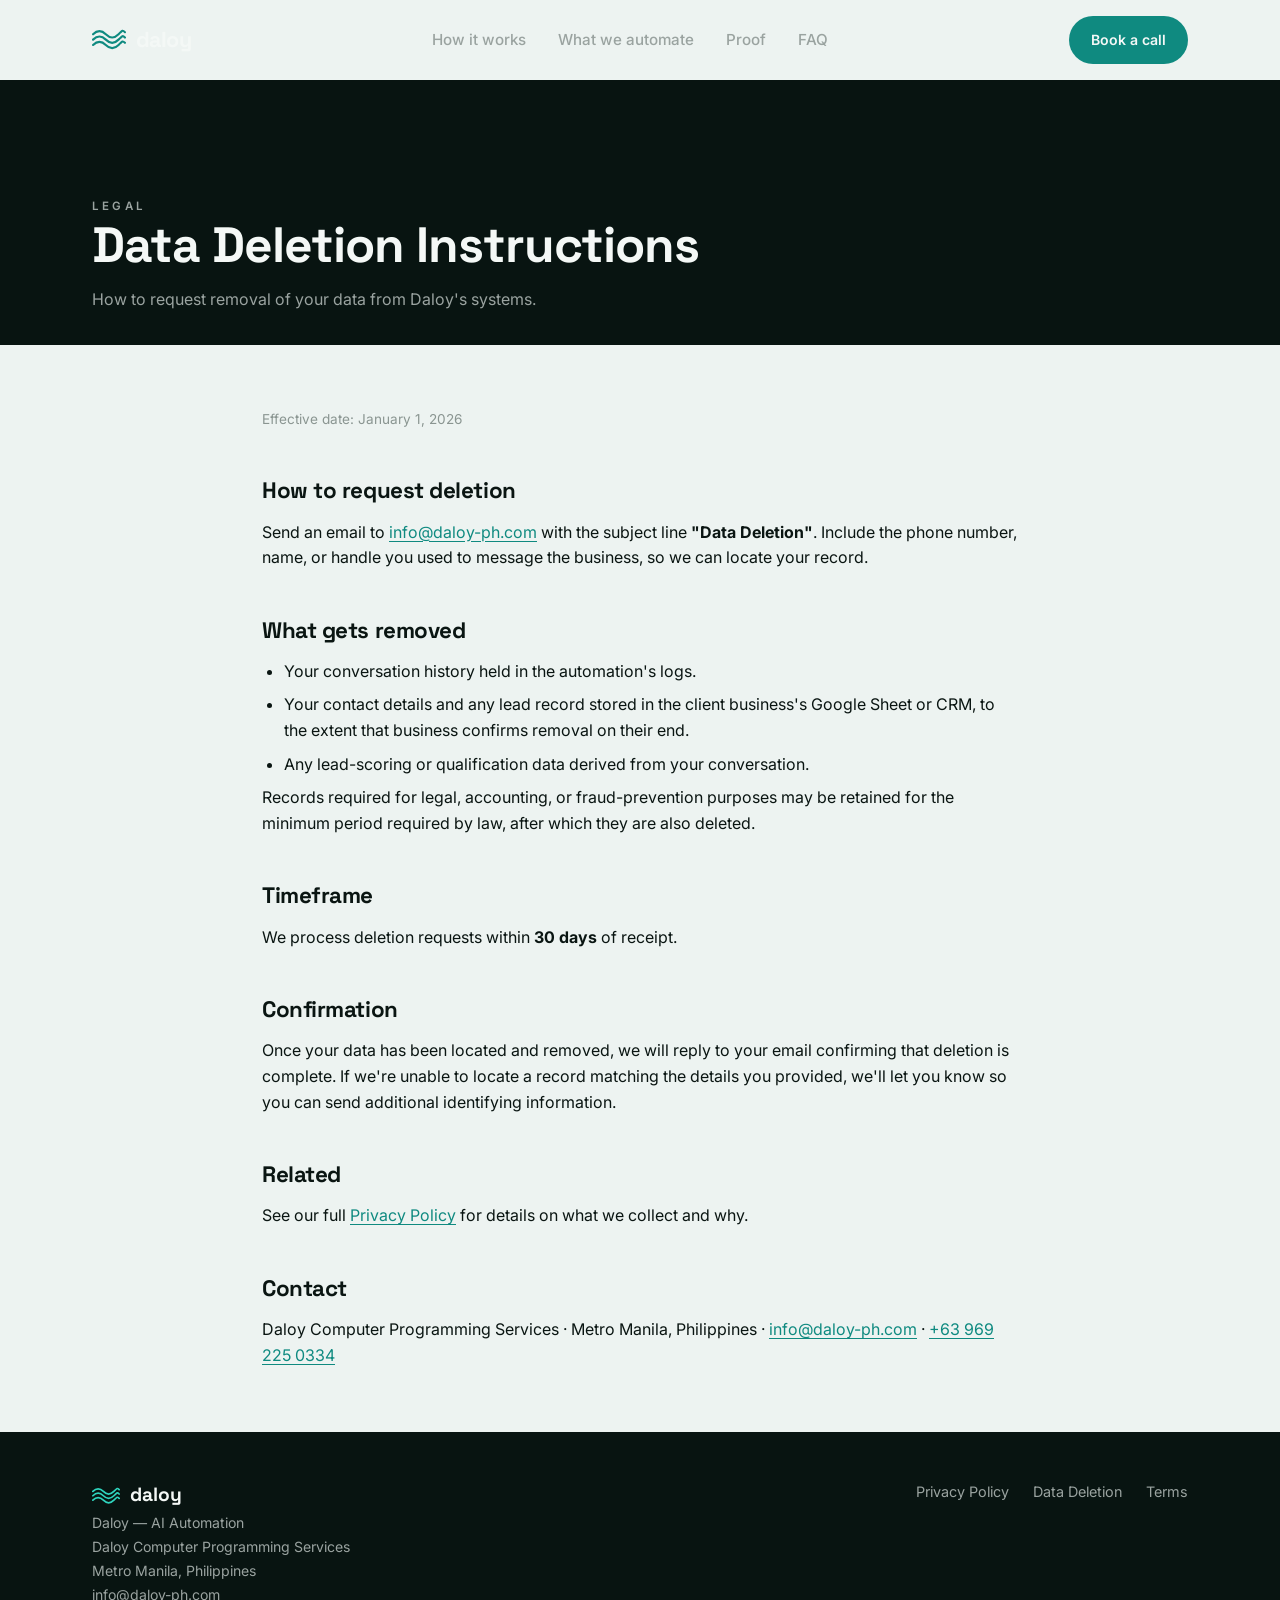
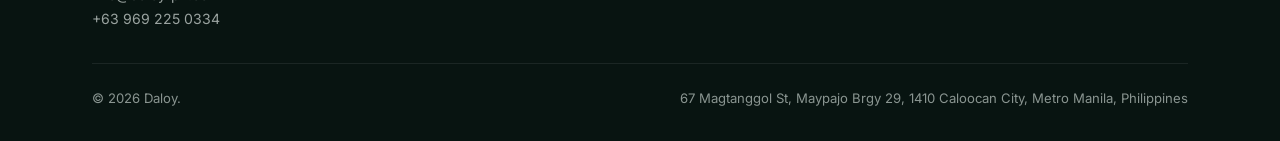
==== daloy-data-deletion.html @ 337f9071 "Publish Daloy marketing site at apex; preserve imbentaryo + existing legal pages Replace throwaway r" ====
<!DOCTYPE html>
<html lang="en">
<head>
<meta charset="UTF-8">
<meta name="viewport" content="width=device-width, initial-scale=1">
<title>Data Deletion Instructions — Daloy</title>
<meta name="description" content="How to request deletion of your data collected by Daloy's Messenger, Instagram, and Viber automations.">
<link rel="canonical" href="https://daloy-ph.com/daloy-data-deletion.html">

<!-- META DOMAIN VERIFICATION: paste <meta name="facebook-domain-verification" content="REPLACE_ME"> here -->
<meta name="facebook-domain-verification" content="6bi8495b9tn5n3wtzix0ef4y4f5pwb" />

<link rel="icon" href="assets/favicon.svg" type="image/svg+xml">
<link rel="preconnect" href="https://fonts.googleapis.com">
<link rel="preconnect" href="https://fonts.gstatic.com" crossorigin>
<link href="https://fonts.googleapis.com/css2?family=Space+Grotesk:wght@500;700&family=Inter:wght@400;500;600&display=swap" rel="stylesheet">
<link rel="stylesheet" href="daloy.css">
</head>
<body>
<a class="skip-link" href="#main">Skip to content</a>

<header class="site-header is-scrolled">
  <div class="container nav-inner">
    <a class="brand" href="index.html" aria-label="Daloy home">
      <svg class="daloy-mark" viewBox="0 0 64 40" xmlns="http://www.w3.org/2000/svg" aria-hidden="true">
        <path d="M2 10 C 10 2, 18 2, 26 10 S 42 18, 50 10 S 58 2, 62 6" fill="none" stroke="#0F8A80" stroke-width="4" stroke-linecap="round"/>
        <path d="M2 20 C 10 12, 18 12, 26 20 S 42 28, 50 20 S 58 12, 62 16" fill="none" stroke="#0F8A80" stroke-width="4" stroke-linecap="round"/>
        <path d="M2 30 C 10 22, 18 22, 26 30 S 42 38, 50 30 S 58 22, 62 26" fill="none" stroke="#0F8A80" stroke-width="4" stroke-linecap="round"/>
      </svg>
      <span class="wordmark">daloy</span>
    </a>
    <nav class="nav-links" aria-label="Primary">
      <a href="index.html#how-it-works">How it works</a>
      <a href="index.html#what-we-automate">What we automate</a>
      <a href="index.html#proof">Proof</a>
      <a href="index.html#faq">FAQ</a>
    </nav>
    <div class="nav-actions">
      <a class="btn btn-ghost-nav" href="index.html#final-cta">Book a call</a>
    </div>
  </div>
</header>

<section class="legal-hero on-dark">
  <div class="container">
    <span class="eyebrow">Legal</span>
    <h1 class="h2">Data Deletion Instructions</h1>
    <p>How to request removal of your data from Daloy's systems.</p>
  </div>
</section>

<main id="main" class="legal-body">
  <div class="container">
    <span class="legal-updated">Effective date: January 1, 2026</span>

    <h2>How to request deletion</h2>
    <p>Send an email to <a href="mailto:info@daloy-ph.com?subject=Data%20Deletion">info@daloy-ph.com</a> with the subject line <strong>"Data Deletion"</strong>. Include the phone number, name, or handle you used to message the business, so we can locate your record.</p>

    <h2>What gets removed</h2>
    <ul>
      <li>Your conversation history held in the automation's logs.</li>
      <li>Your contact details and any lead record stored in the client business's Google Sheet or CRM, to the extent that business confirms removal on their end.</li>
      <li>Any lead-scoring or qualification data derived from your conversation.</li>
    </ul>
    <p>Records required for legal, accounting, or fraud-prevention purposes may be retained for the minimum period required by law, after which they are also deleted.</p>

    <h2>Timeframe</h2>
    <p>We process deletion requests within <strong>30 days</strong> of receipt.</p>

    <h2>Confirmation</h2>
    <p>Once your data has been located and removed, we will reply to your email confirming that deletion is complete. If we're unable to locate a record matching the details you provided, we'll let you know so you can send additional identifying information.</p>

    <h2>Related</h2>
    <p>See our full <a href="privacy.html">Privacy Policy</a> for details on what we collect and why.</p>

    <h2>Contact</h2>
    <p>Daloy Computer Programming Services · Metro Manila, Philippines · <a href="mailto:info@daloy-ph.com">info@daloy-ph.com</a> · <a href="tel:+639692250334">+63 969 225 0334</a></p>
  </div>
</main>

<footer class="site-footer">
  <div class="container">
    <div class="footer-top">
      <div>
        <div class="footer-brand">
          <svg class="daloy-mark" viewBox="0 0 64 40" xmlns="http://www.w3.org/2000/svg" aria-hidden="true" style="width:28px;">
            <path d="M2 10 C 10 2, 18 2, 26 10 S 42 18, 50 10 S 58 2, 62 6" fill="none" stroke="#2FD4BE" stroke-width="4" stroke-linecap="round"/>
            <path d="M2 20 C 10 12, 18 12, 26 20 S 42 28, 50 20 S 58 12, 62 16" fill="none" stroke="#2FD4BE" stroke-width="4" stroke-linecap="round"/>
            <path d="M2 30 C 10 22, 18 22, 26 30 S 42 38, 50 30 S 58 22, 62 26" fill="none" stroke="#2FD4BE" stroke-width="4" stroke-linecap="round"/>
          </svg>
          <span>daloy</span>
        </div>
        <p class="footer-meta">
          Daloy — AI Automation<br>
          Daloy Computer Programming Services<br>
          Metro Manila, Philippines<br>
          <a href="mailto:info@daloy-ph.com">info@daloy-ph.com</a><br>
          <a href="tel:+639692250334">+63 969 225 0334</a>
        </p>
      </div>
      <nav class="footer-links" aria-label="Legal">
        <a href="privacy.html">Privacy Policy</a>
        <a href="daloy-data-deletion.html">Data Deletion</a>
        <a href="terms.html">Terms</a>
      </nav>
    </div>
    <div class="footer-bottom">
      <span>© <span data-year>2026</span> Daloy.</span>
      <span>67 Magtanggol St, Maypajo Brgy 29, 1410 Caloocan City, Metro Manila, Philippines</span>
    </div>
  </div>
</footer>

<script src="main.js" defer></script>
</body>
</html>
---- daloy.css ----
/* ==========================================================================
   Daloy — brand stylesheet
   Hand-rolled CSS, custom properties, no build step.
   ========================================================================== */

:root{
  --bg-light:#EDF3F1;
  --ink:#0A1512;
  --bg-dark:#081411;
  --dark-2:#0E1E1A;
  --teal:#0F8A80;
  --teal-bright:#2FD4BE;
  --muted:#8A9591;
  --muted-light:#9AA3A0;
  --white:#F4F8F6;

  --font-display:'Space Grotesk', system-ui, sans-serif;
  --font-body:'Inter', system-ui, sans-serif;

  --container:1160px;
  --radius-sm:8px;
  --radius-md:14px;
  --radius-lg:24px;
  --radius-pill:999px;

  --space-1:.5rem;
  --space-2:1rem;
  --space-3:1.5rem;
  --space-4:2rem;
  --space-5:3rem;
  --space-6:4.5rem;
  --space-7:7rem;

  --ease-out:cubic-bezier(.16,1,.3,1);
  --dur-fast:180ms;
  --dur-med:320ms;
  --dur-slow:600ms;

  --shadow-card:0 1px 2px rgba(10,21,18,.04), 0 8px 24px rgba(10,21,18,.06);
  --shadow-dark-card:0 1px 0 rgba(255,255,255,.04) inset, 0 12px 32px rgba(0,0,0,.35);

  --focus-ring: 0 0 0 3px rgba(47,212,190,.55);
}

/* ---------- Reset ---------- */
*, *::before, *::after{ box-sizing:border-box; }
html{ scroll-behavior:smooth; }
@media (prefers-reduced-motion: reduce){
  html{ scroll-behavior:auto; }
  *, *::before, *::after{
    animation-duration:.001ms !important;
    animation-iteration-count:1 !important;
    transition-duration:.001ms !important;
    scroll-behavior:auto !important;
  }
}
body{
  margin:0;
  background:var(--bg-light);
  color:var(--ink);
  font-family:var(--font-body);
  font-size:16px;
  line-height:1.6;
  -webkit-font-smoothing:antialiased;
  text-rendering:optimizeLegibility;
}
img, svg{ display:block; max-width:100%; }
a{ color:inherit; text-decoration:none; }
ul{ list-style:none; margin:0; padding:0; }
button{ font:inherit; color:inherit; background:none; border:none; cursor:pointer; }
input, textarea{ font:inherit; }
h1,h2,h3,h4,p{ margin:0; }

:focus-visible{
  outline:none;
  box-shadow:var(--focus-ring);
  border-radius:6px;
}

.container{
  max-width:var(--container);
  margin-inline:auto;
  padding-inline:var(--space-3);
}

@media (min-width:768px){
  .container{ padding-inline:var(--space-4); }
}

.visually-hidden{
  position:absolute;
  width:1px; height:1px;
  padding:0; margin:-1px;
  overflow:hidden;
  clip:rect(0,0,0,0);
  white-space:nowrap;
  border:0;
}

.skip-link{
  position:absolute;
  top:-100px;
  left:1rem;
  background:var(--teal-bright);
  color:var(--ink);
  padding:.75rem 1.25rem;
  border-radius:var(--radius-sm);
  z-index:1000;
  font-weight:600;
  transition:top var(--dur-fast) var(--ease-out);
}
.skip-link:focus{ top:1rem; }

/* ---------- Typography ---------- */
.eyebrow{
  font-family:var(--font-body);
  font-size:.72rem;
  font-weight:600;
  letter-spacing:.28em;
  text-transform:uppercase;
  color:var(--muted);
}
h1, h2, h3, .h1, .h2, .h3{
  font-family:var(--font-display);
  font-weight:700;
  letter-spacing:-.02em;
  line-height:1.08;
  color:var(--ink);
}
.on-dark h1, .on-dark h2, .on-dark h3, .on-dark p, .on-dark .eyebrow{ color:var(--white); }
.on-dark .eyebrow{ color:var(--muted-light); }

h1, .h1{ font-size:clamp(2.6rem, 6vw, 5.2rem); }
h2, .h2{ font-size:clamp(2rem, 4.2vw, 3.1rem); }
h3, .h3{ font-size:clamp(1.25rem, 2.4vw, 1.6rem); }

.lede{ font-size:clamp(1.05rem, 2vw, 1.25rem); color:var(--muted); }
.on-dark .lede{ color:var(--muted-light); }

.section-tag{
  display:inline-flex;
  align-items:center;
  gap:.5rem;
  margin-bottom:var(--space-2);
}

/* ---------- Buttons ---------- */
.btn{
  display:inline-flex;
  align-items:center;
  justify-content:center;
  gap:.5rem;
  padding:.9rem 1.6rem;
  border-radius:var(--radius-pill);
  font-weight:600;
  font-size:.95rem;
  min-height:48px;
  transition:transform var(--dur-fast) var(--ease-out), box-shadow var(--dur-fast) var(--ease-out), background var(--dur-fast) var(--ease-out);
  touch-action:manipulation;
  cursor:pointer;
  border:1px solid transparent;
}
.btn:hover{ transform:translateY(-2px); }
.btn:active{ transform:translateY(0); }

.btn-primary{
  background:var(--teal);
  color:var(--white);
  box-shadow:0 8px 24px rgba(15,138,128,.35);
}
.btn-primary:hover{ background:#0d786f; box-shadow:0 12px 28px rgba(15,138,128,.42); }

.on-dark .btn-primary{
  background:var(--teal-bright);
  color:var(--bg-dark);
  box-shadow:0 8px 24px rgba(47,212,190,.28);
}
.on-dark .btn-primary:hover{ background:#4fe0cc; }

.btn-secondary{
  background:transparent;
  color:var(--ink);
  border-color:rgba(10,21,18,.18);
}
.btn-secondary:hover{ border-color:var(--teal); color:var(--teal); }

.on-dark .btn-secondary{
  color:var(--white);
  border-color:rgba(244,248,246,.22);
}
.on-dark .btn-secondary:hover{ border-color:var(--teal-bright); color:var(--teal-bright); }

.btn-ghost-nav{
  background:var(--teal);
  color:var(--white);
  padding:.65rem 1.3rem;
  font-size:.88rem;
}
.btn-ghost-nav:hover{ background:#0d786f; transform:translateY(-1px); }

/* ---------- Status Pill ---------- */
.pill{
  display:inline-flex;
  align-items:center;
  gap:.6rem;
  padding:.5rem 1rem .5rem .8rem;
  border:1px solid rgba(47,212,190,.45);
  border-radius:var(--radius-pill);
  font-size:.72rem;
  font-weight:600;
  letter-spacing:.22em;
  text-transform:uppercase;
  color:var(--teal-bright);
  background:rgba(47,212,190,.06);
}
.pill-dot{
  width:8px; height:8px;
  border-radius:50%;
  background:var(--teal-bright);
  box-shadow:0 0 0 0 rgba(47,212,190,.6);
  animation:pulse-dot 2.2s ease-out infinite;
}
@keyframes pulse-dot{
  0%{ box-shadow:0 0 0 0 rgba(47,212,190,.55); }
  70%{ box-shadow:0 0 0 8px rgba(47,212,190,0); }
  100%{ box-shadow:0 0 0 0 rgba(47,212,190,0); }
}

/* ---------- Header / Nav ---------- */
.site-header{
  position:sticky;
  top:0;
  z-index:200;
  padding-block:var(--space-2);
  background:transparent;
  transition:background var(--dur-med) var(--ease-out), backdrop-filter var(--dur-med) var(--ease-out), box-shadow var(--dur-med) var(--ease-out), padding var(--dur-med) var(--ease-out);
}
.site-header.is-scrolled{
  background:rgba(237,243,241,.85);
  backdrop-filter:blur(14px) saturate(140%);
  -webkit-backdrop-filter:blur(14px) saturate(140%);
  box-shadow:0 1px 0 rgba(10,21,18,.06);
}
.site-header.is-scrolled .brand-mark path,
.site-header.is-scrolled .wordmark{ }

.nav-inner{
  display:flex;
  align-items:center;
  justify-content:space-between;
  gap:var(--space-3);
}

.brand{
  display:flex;
  align-items:center;
  gap:.6rem;
  font-family:var(--font-display);
  font-weight:700;
  font-size:1.35rem;
  letter-spacing:-.02em;
  color:var(--white);
  transition:color var(--dur-med) var(--ease-out);
}
.site-header.is-scrolled .brand{ color:var(--ink); }
.brand .daloy-mark{ width:34px; height:auto; }

/* Wave logo mark animation: gentle undulate on load, then slow idle loop */
.daloy-mark .wave{
  stroke-dasharray:120;
  stroke-dashoffset:120;
  animation:wave-draw 1.1s var(--ease-out) forwards, wave-idle 4.5s ease-in-out 1.2s infinite;
}
.daloy-mark .wave-1{ animation-delay:0s, 1.1s; }
.daloy-mark .wave-2{ animation-delay:.12s, 1.22s; }
.daloy-mark .wave-3{ animation-delay:.24s, 1.34s; }
@keyframes wave-draw{
  to{ stroke-dashoffset:0; }
}
@keyframes wave-idle{
  0%, 100%{ transform:translateY(0); }
  50%{ transform:translateY(-2px); }
}
@media (prefers-reduced-motion: reduce){
  .daloy-mark .wave{ animation:none; stroke-dashoffset:0; }
}

.wordmark{ line-height:1; }

.nav-links{
  display:none;
  align-items:center;
  gap:var(--space-4);
}
.nav-links a{
  font-size:.95rem;
  font-weight:500;
  color:var(--muted-light);
  transition:color var(--dur-fast) var(--ease-out);
}
.site-header.is-scrolled .nav-links a{ color:var(--muted); }
.nav-links a:hover{ color:var(--teal-bright); }
.site-header.is-scrolled .nav-links a:hover{ color:var(--teal); }

.nav-actions{ display:flex; align-items:center; gap:var(--space-2); }

@media (min-width:960px){
  .nav-links{ display:flex; }
}

.hamburger{
  display:flex;
  flex-direction:column;
  justify-content:center;
  gap:5px;
  width:44px;
  height:44px;
  align-items:center;
}
.hamburger span{
  width:22px;
  height:2px;
  background:var(--white);
  border-radius:2px;
  transition:transform var(--dur-fast) var(--ease-out), opacity var(--dur-fast) var(--ease-out), background var(--dur-med) var(--ease-out);
}
.site-header.is-scrolled .hamburger span{ background:var(--ink); }
.hamburger[aria-expanded="true"] span:nth-child(1){ transform:translateY(7px) rotate(45deg); }
.hamburger[aria-expanded="true"] span:nth-child(2){ opacity:0; }
.hamburger[aria-expanded="true"] span:nth-child(3){ transform:translateY(-7px) rotate(-45deg); }

@media (min-width:960px){
  .hamburger{ display:none; }
}

.mobile-nav{
  position:fixed;
  inset:0;
  background:var(--bg-dark);
  z-index:300;
  display:flex;
  flex-direction:column;
  align-items:center;
  justify-content:center;
  gap:var(--space-4);
  opacity:0;
  pointer-events:none;
  transform:translateY(-8px);
  transition:opacity var(--dur-med) var(--ease-out), transform var(--dur-med) var(--ease-out);
}
.mobile-nav.is-open{
  opacity:1;
  pointer-events:auto;
  transform:translateY(0);
}
.mobile-nav a{
  font-family:var(--font-display);
  font-size:1.8rem;
  font-weight:600;
  color:var(--white);
}
.mobile-nav a:hover{ color:var(--teal-bright); }
.mobile-nav .btn{ margin-top:var(--space-2); }
.mobile-nav-close{
  position:absolute;
  top:var(--space-3);
  right:var(--space-3);
  width:44px; height:44px;
  display:flex; align-items:center; justify-content:center;
  color:var(--white);
}

/* ---------- Hero ---------- */
.hero{
  background:var(--bg-dark);
  color:var(--white);
  padding-top:calc(var(--space-6) + 64px);
  padding-bottom:var(--space-7);
  position:relative;
  overflow:hidden;
}
.hero::before{
  content:"";
  position:absolute;
  inset:0;
  background:
    radial-gradient(60% 50% at 20% 0%, rgba(47,212,190,.08), transparent 60%),
    radial-gradient(50% 40% at 90% 10%, rgba(15,138,128,.10), transparent 60%);
  pointer-events:none;
}
.hero-inner{ position:relative; max-width:840px; }
.hero .pill{ margin-bottom:var(--space-3); }
.hero h1{ margin-bottom:var(--space-3); }
.hero-sub{ display:flex; flex-direction:column; gap:.35rem; margin-bottom:var(--space-4); }
.hero-sub-1{
  font-family:var(--font-display);
  font-weight:500;
  font-size:clamp(1.05rem, 2vw, 1.3rem);
  color:var(--teal-bright);
}
.hero-sub-2{
  font-size:clamp(1rem, 1.6vw, 1.15rem);
  color:var(--muted-light);
  max-width:52ch;
}
.hero-rotator{ min-height:1.4em; }
.hero-rotator .cursor{
  display:inline-block;
  width:2px;
  margin-left:2px;
  background:var(--teal-bright);
  animation:blink 1s step-end infinite;
}
@keyframes blink{ 50%{ opacity:0; } }

.hero-cta{ display:flex; flex-wrap:wrap; gap:var(--space-2); }

/* ---------- Sections generic ---------- */
section{ padding-block:var(--space-6); }
.section-light{ background:var(--bg-light); }
.section-dark{ background:var(--bg-dark); color:var(--white); }
.section-raised{ background:var(--dark-2); }

.section-head{ max-width:640px; margin-bottom:var(--space-5); }
.section-head.center{ margin-inline:auto; text-align:center; }

.rule{
  width:56px;
  height:3px;
  background:var(--teal);
  border-radius:2px;
  margin-bottom:var(--space-2);
}
.on-dark .rule{ background:var(--teal-bright); }

/* ---------- Reveal animation ---------- */
.reveal{
  opacity:0;
  transform:translateY(24px);
  transition:opacity var(--dur-slow) var(--ease-out), transform var(--dur-slow) var(--ease-out);
}
.reveal.is-visible{
  opacity:1;
  transform:translateY(0);
}
.reveal-stagger > *{ transition-delay:calc(var(--i, 0) * 70ms); }

/* ---------- Problem strip ---------- */
.problem-strip p{
  font-family:var(--font-display);
  font-size:clamp(1.4rem, 3.2vw, 2.1rem);
  font-weight:500;
  line-height:1.3;
  max-width:820px;
  color:var(--ink);
}
.problem-strip .rule{ margin-bottom:var(--space-3); }

/* ---------- Pipeline ---------- */
.pipeline{ position:relative; }
.pipeline-track{
  position:relative;
  display:grid;
  grid-template-columns:repeat(4, 1fr);
  gap:var(--space-3);
  counter-reset:step;
}
.pipeline-connector{
  position:absolute;
  top:34px;
  left:0;
  right:0;
  height:2px;
  background:rgba(47,212,190,.18);
  z-index:0;
}
.pipeline-connector-fill{
  position:absolute;
  inset:0;
  background:var(--teal-bright);
  transform-origin:left center;
  transform:scaleX(0);
  transition:transform 1.1s var(--ease-out);
}
.pipeline-connector-fill.is-drawn{ transform:scaleX(1); }

@media (max-width:720px){
  .pipeline-track{ grid-template-columns:1fr; gap:var(--space-4); }
  .pipeline-connector{
    top:0; bottom:0; left:34px; right:auto; width:2px; height:auto;
  }
  .pipeline-connector-fill{ transform-origin:top center; transform:scaleY(0); }
  .pipeline-connector-fill.is-drawn{ transform:scaleY(1); }
}

.pipeline-node{
  position:relative;
  z-index:1;
  display:flex;
  flex-direction:column;
  gap:var(--space-2);
  opacity:0;
  transform:translateY(18px) scale(.96);
  transition:opacity var(--dur-slow) var(--ease-out), transform var(--dur-slow) var(--ease-out);
}
.pipeline-node.is-visible{ opacity:1; transform:translateY(0) scale(1); }

.pipeline-index{
  width:68px; height:68px;
  border-radius:50%;
  background:var(--dark-2);
  border:1px solid rgba(47,212,190,.35);
  display:flex; align-items:center; justify-content:center;
  font-family:var(--font-display);
  font-weight:700;
  font-size:1.3rem;
  color:var(--teal-bright);
  transition:transform var(--dur-fast) var(--ease-out), box-shadow var(--dur-fast) var(--ease-out);
}
.pipeline-node:hover .pipeline-index{
  transform:translateY(-4px);
  box-shadow:0 12px 28px rgba(47,212,190,.18);
}
.pipeline-node h3{ color:var(--white); }
.pipeline-node p{ color:var(--muted-light); font-size:.96rem; }

/* ---------- Cards grid (what we automate) ---------- */
.card-grid{
  display:grid;
  grid-template-columns:1fr;
  gap:var(--space-3);
}
@media (min-width:640px){
  .card-grid{ grid-template-columns:repeat(2, 1fr); }
}
@media (min-width:1024px){
  .card-grid{ grid-template-columns:repeat(3, 1fr); }
}

.card{
  background:var(--white);
  border:1px solid rgba(10,21,18,.06);
  border-radius:var(--radius-md);
  padding:var(--space-3);
  box-shadow:var(--shadow-card);
  transition:transform var(--dur-fast) var(--ease-out), box-shadow var(--dur-fast) var(--ease-out);
}
.card:hover{
  transform:translateY(-4px);
  box-shadow:0 4px 8px rgba(10,21,18,.05), 0 16px 32px rgba(10,21,18,.09);
}
.card-icon{
  width:44px; height:44px;
  border-radius:var(--radius-sm);
  background:rgba(15,138,128,.08);
  display:flex; align-items:center; justify-content:center;
  color:var(--teal);
  margin-bottom:var(--space-2);
}
.card-icon svg{ width:22px; height:22px; }
.card h3{ font-size:1.1rem; margin-bottom:.4rem; }
.card p{ color:var(--muted); font-size:.94rem; }

/* ---------- Industries ---------- */
.industries-row{
  display:flex;
  flex-wrap:wrap;
  gap:var(--space-2) var(--space-4);
  align-items:center;
  padding-block:var(--space-3);
  border-top:1px solid rgba(10,21,18,.1);
  border-bottom:1px solid rgba(10,21,18,.1);
}
.industries-row span{
  font-family:var(--font-display);
  font-weight:600;
  font-size:1.05rem;
  color:var(--ink);
}
.industries-caption{
  margin-top:var(--space-2);
  color:var(--muted);
  font-size:.92rem;
}

/* ---------- Proof ---------- */
.proof-card{
  background:var(--dark-2);
  border:1px solid rgba(47,212,190,.18);
  border-radius:var(--radius-lg);
  padding:var(--space-5);
  box-shadow:var(--shadow-dark-card);
  max-width:760px;
}
.proof-card p{
  font-family:var(--font-display);
  font-size:clamp(1.15rem, 2.4vw, 1.5rem);
  font-weight:500;
  line-height:1.45;
  color:var(--white);
}
.proof-card .eyebrow{ margin-bottom:var(--space-2); }

/* ---------- Why Daloy ---------- */
.why-block{
  display:grid;
  gap:var(--space-4);
  align-items:start;
}
@media (min-width:860px){
  .why-block{ grid-template-columns:.9fr 1.1fr; }
}
.why-block p{ color:var(--muted); font-size:1.05rem; max-width:56ch; }
.why-badges{ display:flex; flex-wrap:wrap; gap:.6rem; margin-top:var(--space-3); }
.why-badge{
  font-size:.82rem;
  font-weight:600;
  color:var(--teal);
  border:1px solid rgba(15,138,128,.3);
  background:rgba(15,138,128,.06);
  padding:.4rem .8rem;
  border-radius:var(--radius-pill);
}

/* ---------- FAQ ---------- */
.faq-list{ max-width:760px; }
.faq-item{
  border-bottom:1px solid rgba(10,21,18,.1);
}
.faq-question{
  width:100%;
  display:flex;
  align-items:center;
  justify-content:space-between;
  gap:var(--space-2);
  padding-block:var(--space-3);
  text-align:left;
  font-family:var(--font-display);
  font-weight:600;
  font-size:1.05rem;
  color:var(--ink);
}
.faq-icon{
  flex:none;
  width:24px; height:24px;
  color:var(--teal);
  transition:transform var(--dur-fast) var(--ease-out);
}
.faq-question[aria-expanded="true"] .faq-icon{ transform:rotate(45deg); }

.faq-answer{
  display:grid;
  grid-template-rows:0fr;
  transition:grid-template-rows var(--dur-med) var(--ease-out);
}
.faq-item.is-open .faq-answer{ grid-template-rows:1fr; }
.faq-answer-inner{
  overflow:hidden;
  min-height:0;
}
.faq-answer p{
  color:var(--muted);
  padding-bottom:var(--space-3);
  max-width:64ch;
}

/* ---------- Final CTA ---------- */
.final-cta{ text-align:center; }
.final-cta .section-head{ margin-inline:auto; }
.final-cta-email{
  margin-top:var(--space-2);
  color:var(--muted-light);
  font-size:.95rem;
}
.final-cta-email a{ color:var(--teal-bright); text-decoration:underline; text-underline-offset:3px; }

.calendly-wrap{
  margin-top:var(--space-5);
  background:var(--dark-2);
  border:1px solid rgba(47,212,190,.15);
  border-radius:var(--radius-lg);
  overflow:hidden;
  min-height:640px;
}
.calendly-inline-widget{ min-width:280px; height:640px; }

/* ---------- Footer ---------- */
.site-footer{
  background:var(--bg-dark);
  color:var(--muted-light);
  padding-block:var(--space-5) var(--space-4);
}
.footer-top{
  display:flex;
  flex-direction:column;
  gap:var(--space-4);
  padding-bottom:var(--space-4);
  border-bottom:1px solid rgba(244,248,246,.08);
}
@media (min-width:768px){
  .footer-top{ flex-direction:row; justify-content:space-between; align-items:flex-start; }
}
.footer-brand{ display:flex; align-items:center; gap:.6rem; color:var(--white); font-family:var(--font-display); font-weight:700; font-size:1.2rem; }
.footer-brand .daloy-mark{ width:28px; }
.footer-meta{ font-size:.88rem; line-height:1.7; }
.footer-links{ display:flex; flex-wrap:wrap; gap:var(--space-3); font-size:.9rem; }
.footer-links a:hover{ color:var(--teal-bright); }
.footer-bottom{
  padding-top:var(--space-3);
  display:flex;
  flex-wrap:wrap;
  gap:var(--space-2);
  justify-content:space-between;
  font-size:.82rem;
  color:var(--muted);
}

/* ---------- Simple content pages (privacy / terms / deletion) ---------- */
.legal-hero{
  background:var(--bg-dark);
  color:var(--white);
  padding-top:calc(var(--space-5) + 64px);
  padding-bottom:var(--space-4);
}
.legal-hero p{ color:var(--muted-light); margin-top:var(--space-2); }
.legal-body{ padding-block:var(--space-5); }
.legal-body .container{ max-width:820px; }
.legal-body h2{ font-size:1.4rem; margin-top:var(--space-5); margin-bottom:var(--space-2); }
.legal-body h2:first-child{ margin-top:0; }
.legal-body p, .legal-body li{ color:var(--ink); font-size:1rem; margin-bottom:var(--space-2); }
.legal-body ul{ list-style:disc; padding-left:1.4rem; }
.legal-body ul li{ margin-bottom:.5rem; }
.legal-body a{ color:var(--teal); text-decoration:underline; text-underline-offset:3px; }
.legal-body strong{ color:var(--ink); }
.legal-updated{
  display:inline-block;
  margin-top:var(--space-2);
  font-size:.85rem;
  color:var(--muted);
}

/* ---------- Utility ---------- */
.mt-0{ margin-top:0; }
.flex{ display:flex; }
.gap-2{ gap:var(--space-2); }
.text-center{ text-align:center; }
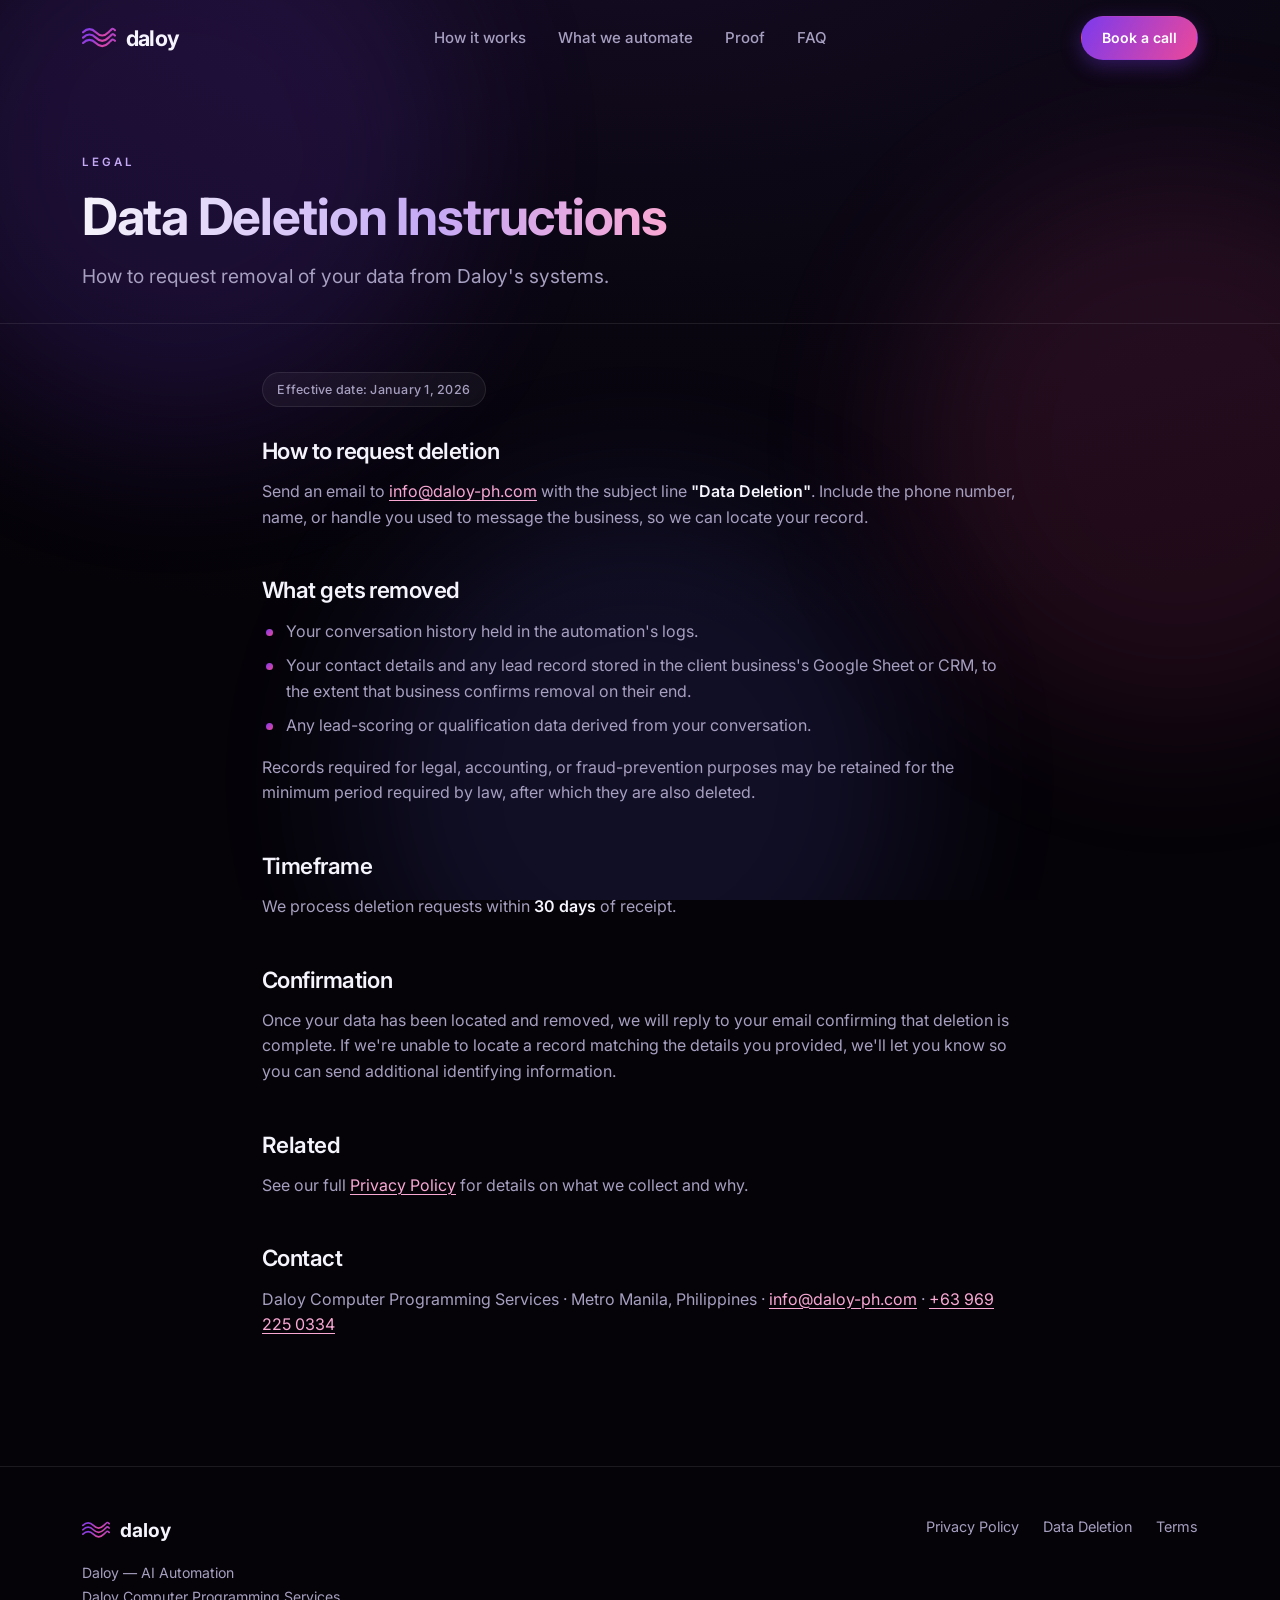
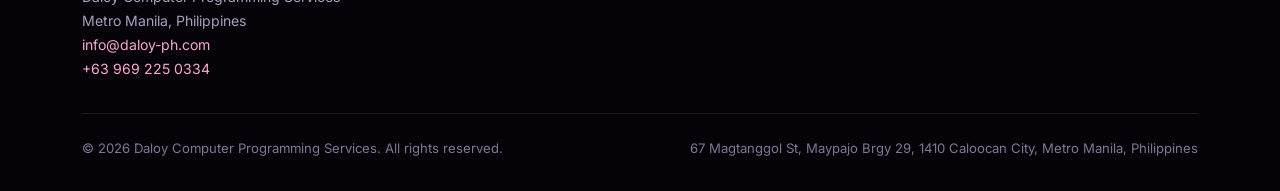
==== commit f3fa0ab7: "Restyle legal pages to v2 cinematic design; professional booking card - privacy/terms/daloy-data-del" ====
--- a/daloy-data-deletion.html
+++ b/daloy-data-deletion.html
@@ -1,116 +1,156 @@
-<!DOCTYPE html>
+<!doctype html>
 <html lang="en">
-<head>
-<meta charset="UTF-8">
-<meta name="viewport" content="width=device-width, initial-scale=1">
-<title>Data Deletion Instructions — Daloy</title>
-<meta name="description" content="How to request deletion of your data collected by Daloy's Messenger, Instagram, and Viber automations.">
-<link rel="canonical" href="https://daloy-ph.com/daloy-data-deletion.html">
+  <head>
+    <meta charset="UTF-8" />
+    <meta name="viewport" content="width=device-width, initial-scale=1" />
+    <title>Data Deletion Instructions — Daloy</title>
+    <meta name="description" content="How to request deletion of your data collected by Daloy's Messenger, Instagram, and Viber automations." />
+    <link rel="canonical" href="https://daloy-ph.com/daloy-data-deletion.html" />
 
-<!-- META DOMAIN VERIFICATION: paste <meta name="facebook-domain-verification" content="REPLACE_ME"> here -->
-<meta name="facebook-domain-verification" content="6bi8495b9tn5n3wtzix0ef4y4f5pwb" />
+    <!-- META DOMAIN VERIFICATION: paste <meta name="facebook-domain-verification" content="REPLACE_ME"> here -->
+    <meta name="facebook-domain-verification" content="6bi8495b9tn5n3wtzix0ef4y4f5pwb" />
 
-<link rel="icon" href="assets/favicon.svg" type="image/svg+xml">
-<link rel="preconnect" href="https://fonts.googleapis.com">
-<link rel="preconnect" href="https://fonts.gstatic.com" crossorigin>
-<link href="https://fonts.googleapis.com/css2?family=Space+Grotesk:wght@500;700&family=Inter:wght@400;500;600&display=swap" rel="stylesheet">
-<link rel="stylesheet" href="daloy.css">
-</head>
-<body>
-<a class="skip-link" href="#main">Skip to content</a>
+    <link rel="icon" href="assets/favicon.svg" type="image/svg+xml" />
+    <link rel="preconnect" href="https://fonts.googleapis.com" />
+    <link rel="preconnect" href="https://fonts.gstatic.com" crossorigin />
+    <link
+      href="https://fonts.googleapis.com/css2?family=Inter:wght@300;400;500;600;700&display=swap"
+      rel="stylesheet"
+    />
+    <link rel="stylesheet" href="styles-v2.css" />
+  </head>
+  <body>
+    <a class="skip-link" href="#main">Skip to content</a>
 
-<header class="site-header is-scrolled">
-  <div class="container nav-inner">
-    <a class="brand" href="index.html" aria-label="Daloy home">
-      <svg class="daloy-mark" viewBox="0 0 64 40" xmlns="http://www.w3.org/2000/svg" aria-hidden="true">
-        <path d="M2 10 C 10 2, 18 2, 26 10 S 42 18, 50 10 S 58 2, 62 6" fill="none" stroke="#0F8A80" stroke-width="4" stroke-linecap="round"/>
-        <path d="M2 20 C 10 12, 18 12, 26 20 S 42 28, 50 20 S 58 12, 62 16" fill="none" stroke="#0F8A80" stroke-width="4" stroke-linecap="round"/>
-        <path d="M2 30 C 10 22, 18 22, 26 30 S 42 38, 50 30 S 58 22, 62 26" fill="none" stroke="#0F8A80" stroke-width="4" stroke-linecap="round"/>
-      </svg>
-      <span class="wordmark">daloy</span>
-    </a>
-    <nav class="nav-links" aria-label="Primary">
+    <!-- Ambient cinematic background -->
+    <div class="bg-field" aria-hidden="true">
+      <div class="blob blob-1"></div>
+      <div class="blob blob-2"></div>
+      <div class="blob blob-3"></div>
+    </div>
+
+    <!-- Shared SVG gradient def for the wave mark -->
+    <svg width="0" height="0" style="position: absolute" aria-hidden="true">
+      <defs>
+        <linearGradient id="daloyGrad" x1="0" y1="0" x2="1" y2="1">
+          <stop offset="0%" stop-color="#7C3AED" />
+          <stop offset="100%" stop-color="#EC4899" />
+        </linearGradient>
+      </defs>
+    </svg>
+
+    <header class="site-header is-scrolled">
+      <div class="container nav-inner">
+        <a class="brand" href="index.html" aria-label="Daloy home">
+          <svg class="daloy-mark" viewBox="0 0 64 40" xmlns="http://www.w3.org/2000/svg" aria-hidden="true">
+            <path class="wave" d="M2 10 C 10 2, 18 2, 26 10 S 42 18, 50 10 S 58 2, 62 6" fill="none" stroke-width="4" stroke-linecap="round" />
+            <path class="wave" d="M2 20 C 10 12, 18 12, 26 20 S 42 28, 50 20 S 58 12, 62 16" fill="none" stroke-width="4" stroke-linecap="round" />
+            <path class="wave" d="M2 30 C 10 22, 18 22, 26 30 S 42 38, 50 30 S 58 22, 62 26" fill="none" stroke-width="4" stroke-linecap="round" />
+          </svg>
+          <span>daloy</span>
+        </a>
+
+        <nav class="nav-links" aria-label="Primary">
+          <a href="index.html#how-it-works">How it works</a>
+          <a href="index.html#what-we-automate">What we automate</a>
+          <a href="index.html#proof">Proof</a>
+          <a href="index.html#faq">FAQ</a>
+        </nav>
+
+        <div class="nav-actions">
+          <a class="btn btn-nav" href="index.html#final-cta">Book a call</a>
+          <button class="hamburger" aria-label="Open menu" aria-expanded="false" aria-controls="mobile-nav">
+            <span></span><span></span><span></span>
+          </button>
+        </div>
+      </div>
+    </header>
+
+    <div class="mobile-nav" id="mobile-nav">
+      <button class="mobile-nav-close" aria-label="Close menu">
+        <svg width="26" height="26" viewBox="0 0 24 24" fill="none" stroke="currentColor" stroke-width="2" stroke-linecap="round">
+          <path d="M6 6l12 12M18 6L6 18" />
+        </svg>
+      </button>
       <a href="index.html#how-it-works">How it works</a>
       <a href="index.html#what-we-automate">What we automate</a>
       <a href="index.html#proof">Proof</a>
       <a href="index.html#faq">FAQ</a>
-    </nav>
-    <div class="nav-actions">
-      <a class="btn btn-ghost-nav" href="index.html#final-cta">Book a call</a>
+      <a class="btn btn-primary" href="index.html#final-cta">Book a call</a>
     </div>
-  </div>
-</header>
 
-<section class="legal-hero on-dark">
-  <div class="container">
-    <span class="eyebrow">Legal</span>
-    <h1 class="h2">Data Deletion Instructions</h1>
-    <p>How to request removal of your data from Daloy's systems.</p>
-  </div>
-</section>
+    <section class="legal-hero">
+      <div class="container">
+        <span class="eyebrow">Legal</span>
+        <h1><span class="glow-text">Data Deletion Instructions</span></h1>
+        <p class="lede">How to request removal of your data from Daloy's systems.</p>
+      </div>
+    </section>
 
-<main id="main" class="legal-body">
-  <div class="container">
-    <span class="legal-updated">Effective date: January 1, 2026</span>
+    <main id="main" class="legal-body">
+      <div class="container">
+        <span class="legal-updated">Effective date: January 1, 2026</span>
 
-    <h2>How to request deletion</h2>
-    <p>Send an email to <a href="mailto:info@daloy-ph.com?subject=Data%20Deletion">info@daloy-ph.com</a> with the subject line <strong>"Data Deletion"</strong>. Include the phone number, name, or handle you used to message the business, so we can locate your record.</p>
+        <h2>How to request deletion</h2>
+        <p>Send an email to <a href="mailto:info@daloy-ph.com?subject=Data%20Deletion">info@daloy-ph.com</a> with the subject line <strong>"Data Deletion"</strong>. Include the phone number, name, or handle you used to message the business, so we can locate your record.</p>
 
-    <h2>What gets removed</h2>
-    <ul>
-      <li>Your conversation history held in the automation's logs.</li>
-      <li>Your contact details and any lead record stored in the client business's Google Sheet or CRM, to the extent that business confirms removal on their end.</li>
-      <li>Any lead-scoring or qualification data derived from your conversation.</li>
-    </ul>
-    <p>Records required for legal, accounting, or fraud-prevention purposes may be retained for the minimum period required by law, after which they are also deleted.</p>
+        <h2>What gets removed</h2>
+        <ul>
+          <li>Your conversation history held in the automation's logs.</li>
+          <li>Your contact details and any lead record stored in the client business's Google Sheet or CRM, to the extent that business confirms removal on their end.</li>
+          <li>Any lead-scoring or qualification data derived from your conversation.</li>
+        </ul>
+        <p>Records required for legal, accounting, or fraud-prevention purposes may be retained for the minimum period required by law, after which they are also deleted.</p>
 
-    <h2>Timeframe</h2>
-    <p>We process deletion requests within <strong>30 days</strong> of receipt.</p>
+        <h2>Timeframe</h2>
+        <p>We process deletion requests within <strong>30 days</strong> of receipt.</p>
 
-    <h2>Confirmation</h2>
-    <p>Once your data has been located and removed, we will reply to your email confirming that deletion is complete. If we're unable to locate a record matching the details you provided, we'll let you know so you can send additional identifying information.</p>
+        <h2>Confirmation</h2>
+        <p>Once your data has been located and removed, we will reply to your email confirming that deletion is complete. If we're unable to locate a record matching the details you provided, we'll let you know so you can send additional identifying information.</p>
 
-    <h2>Related</h2>
-    <p>See our full <a href="privacy.html">Privacy Policy</a> for details on what we collect and why.</p>
+        <h2>Related</h2>
+        <p>See our full <a href="privacy.html">Privacy Policy</a> for details on what we collect and why.</p>
 
-    <h2>Contact</h2>
-    <p>Daloy Computer Programming Services · Metro Manila, Philippines · <a href="mailto:info@daloy-ph.com">info@daloy-ph.com</a> · <a href="tel:+639692250334">+63 969 225 0334</a></p>
-  </div>
-</main>
+        <h2>Contact</h2>
+        <p>Daloy Computer Programming Services · Metro Manila, Philippines · <a href="mailto:info@daloy-ph.com">info@daloy-ph.com</a> · <a href="tel:+639692250334">+63 969 225 0334</a></p>
+      </div>
+    </main>
 
-<footer class="site-footer">
-  <div class="container">
-    <div class="footer-top">
-      <div>
-        <div class="footer-brand">
-          <svg class="daloy-mark" viewBox="0 0 64 40" xmlns="http://www.w3.org/2000/svg" aria-hidden="true" style="width:28px;">
-            <path d="M2 10 C 10 2, 18 2, 26 10 S 42 18, 50 10 S 58 2, 62 6" fill="none" stroke="#2FD4BE" stroke-width="4" stroke-linecap="round"/>
-            <path d="M2 20 C 10 12, 18 12, 26 20 S 42 28, 50 20 S 58 12, 62 16" fill="none" stroke="#2FD4BE" stroke-width="4" stroke-linecap="round"/>
-            <path d="M2 30 C 10 22, 18 22, 26 30 S 42 38, 50 30 S 58 22, 62 26" fill="none" stroke="#2FD4BE" stroke-width="4" stroke-linecap="round"/>
-          </svg>
-          <span>daloy</span>
+    <footer class="site-footer">
+      <div class="container">
+        <div class="footer-top">
+          <div>
+            <div class="footer-brand">
+              <svg class="daloy-mark" viewBox="0 0 64 40" xmlns="http://www.w3.org/2000/svg" aria-hidden="true" style="width: 28px">
+                <path class="wave" d="M2 10 C 10 2, 18 2, 26 10 S 42 18, 50 10 S 58 2, 62 6" fill="none" stroke-width="4" stroke-linecap="round" />
+                <path class="wave" d="M2 20 C 10 12, 18 12, 26 20 S 42 28, 50 20 S 58 12, 62 16" fill="none" stroke-width="4" stroke-linecap="round" />
+                <path class="wave" d="M2 30 C 10 22, 18 22, 26 30 S 42 38, 50 30 S 58 22, 62 26" fill="none" stroke-width="4" stroke-linecap="round" />
+              </svg>
+              <span>daloy</span>
+            </div>
+            <p class="footer-meta">
+              Daloy — AI Automation<br />
+              Daloy Computer Programming Services<br />
+              Metro Manila, Philippines<br />
+              <a href="mailto:info@daloy-ph.com">info@daloy-ph.com</a><br />
+              <a href="tel:+639692250334">+63 969 225 0334</a>
+            </p>
+          </div>
+
+          <nav class="footer-links" aria-label="Legal">
+            <a href="privacy.html">Privacy Policy</a>
+            <a href="daloy-data-deletion.html">Data Deletion</a>
+            <a href="terms.html">Terms</a>
+          </nav>
         </div>
-        <p class="footer-meta">
-          Daloy — AI Automation<br>
-          Daloy Computer Programming Services<br>
-          Metro Manila, Philippines<br>
-          <a href="mailto:info@daloy-ph.com">info@daloy-ph.com</a><br>
-          <a href="tel:+639692250334">+63 969 225 0334</a>
-        </p>
+
+        <div class="footer-bottom">
+          <span>© <span data-year>2026</span> Daloy Computer Programming Services. All rights reserved.</span>
+          <span>67 Magtanggol St, Maypajo Brgy 29, 1410 Caloocan City, Metro Manila, Philippines</span>
+        </div>
       </div>
-      <nav class="footer-links" aria-label="Legal">
-        <a href="privacy.html">Privacy Policy</a>
-        <a href="daloy-data-deletion.html">Data Deletion</a>
-        <a href="terms.html">Terms</a>
-      </nav>
-    </div>
-    <div class="footer-bottom">
-      <span>© <span data-year>2026</span> Daloy.</span>
-      <span>67 Magtanggol St, Maypajo Brgy 29, 1410 Caloocan City, Metro Manila, Philippines</span>
-    </div>
-  </div>
-</footer>
+    </footer>
 
-<script src="main.js" defer></script>
-</body>
+    <script src="main-v2.js" defer></script>
+  </body>
 </html>
--- a/styles-v2.css
+++ b/styles-v2.css
@@ -0,0 +1,607 @@
+/* ==========================================================================
+   Daloy — v2 stylesheet (ui-ux-pro-max driven)
+   Style: AI-Native UI × Modern Dark (Cinema). Palette: AI purple + gen pink.
+   Hand-rolled CSS, no build step. transform/opacity motion only.
+   ========================================================================== */
+
+:root{
+  /* Cinematic dark canvas */
+  --bg-deep:#050308;
+  --bg-base:#0B0713;
+  --bg-elevated:#120C1F;
+  --surface:rgba(255,255,255,.045);
+  --surface-2:rgba(255,255,255,.07);
+  --surface-border:rgba(255,255,255,.09);
+  --surface-border-strong:rgba(255,255,255,.16);
+
+  /* AI palette (engine: AI purple + generation pink) */
+  --primary:#7C3AED;
+  --primary-2:#6366F1;
+  --accent:#EC4899;
+  --primary-tint:#C4A9F5;   /* readable purple text on dark */
+  --accent-tint:#F9A8D4;    /* readable pink text on dark */
+  --accent-glow:rgba(124,58,237,.35);
+  --pink-glow:rgba(236,72,153,.3);
+
+  --foreground:#F5F3FB;
+  --foreground-muted:#A79FC0;
+  --foreground-dim:#7E7796;
+  --ring:#A78BFA;
+
+  --font:'Inter', system-ui, -apple-system, sans-serif;
+
+  --container:1180px;
+  --radius-sm:10px;
+  --radius:16px;
+  --radius-lg:24px;
+  --radius-pill:999px;
+
+  --space-1:.5rem;
+  --space-2:1rem;
+  --space-3:1.5rem;
+  --space-4:2rem;
+  --space-5:3rem;
+  --space-6:4.5rem;
+  --space-7:7rem;
+
+  --easing:cubic-bezier(.16,1,.3,1);
+  --dur-fast:180ms;
+  --dur-med:340ms;
+  --dur-slow:640ms;
+
+  --focus-ring:0 0 0 3px rgba(167,139,250,.6);
+}
+
+/* ---------- Reset ---------- */
+*, *::before, *::after{ box-sizing:border-box; }
+html{ scroll-behavior:smooth; }
+@media (prefers-reduced-motion: reduce){
+  html{ scroll-behavior:auto; }
+  *, *::before, *::after{
+    animation-duration:.001ms !important;
+    animation-iteration-count:1 !important;
+    transition-duration:.001ms !important;
+  }
+}
+body{
+  margin:0;
+  background:var(--bg-deep);
+  color:var(--foreground);
+  font-family:var(--font);
+  font-size:16px;
+  line-height:1.6;
+  -webkit-font-smoothing:antialiased;
+  text-rendering:optimizeLegibility;
+  overflow-x:hidden;
+}
+img, svg{ display:block; max-width:100%; }
+a{ color:inherit; text-decoration:none; }
+ul{ list-style:none; margin:0; padding:0; }
+button{ font:inherit; color:inherit; background:none; border:none; cursor:pointer; }
+input, textarea{ font:inherit; }
+h1,h2,h3,h4,p{ margin:0; }
+
+:focus-visible{ outline:none; box-shadow:var(--focus-ring); border-radius:8px; }
+
+.container{
+  max-width:var(--container);
+  margin-inline:auto;
+  padding-inline:var(--space-3);
+  position:relative;
+  z-index:1;
+}
+@media (min-width:768px){ .container{ padding-inline:var(--space-4); } }
+
+.visually-hidden{
+  position:absolute; width:1px; height:1px; padding:0; margin:-1px;
+  overflow:hidden; clip:rect(0,0,0,0); white-space:nowrap; border:0;
+}
+
+.skip-link{
+  position:absolute; top:-100px; left:1rem;
+  background:var(--accent); color:#fff;
+  padding:.75rem 1.25rem; border-radius:var(--radius-sm);
+  z-index:1000; font-weight:600;
+  transition:top var(--dur-fast) var(--easing);
+}
+.skip-link:focus{ top:1rem; }
+
+/* ---------- Background field (ambient blobs + grain) ---------- */
+.bg-field{
+  position:fixed;
+  inset:0;
+  z-index:0;
+  overflow:hidden;
+  pointer-events:none;
+  background:
+    radial-gradient(120% 80% at 50% -10%, #150C24 0%, var(--bg-base) 45%, var(--bg-deep) 100%);
+}
+.blob{
+  position:absolute;
+  width:44vmax; height:44vmax;
+  border-radius:50%;
+  filter:blur(80px);
+  opacity:.16;
+  will-change:transform;
+}
+.blob-1{ top:-14%; left:-8%; background:var(--primary); animation:drift1 22s ease-in-out infinite; }
+.blob-2{ top:18%; right:-14%; background:var(--accent); opacity:.12; animation:drift2 26s ease-in-out infinite; }
+.blob-3{ bottom:-18%; left:28%; background:var(--primary-2); opacity:.13; animation:drift3 30s ease-in-out infinite; }
+
+@keyframes drift1{ 0%,100%{ transform:translate(0,0) scale(1); } 50%{ transform:translate(6%,8%) scale(1.08); } }
+@keyframes drift2{ 0%,100%{ transform:translate(0,0) scale(1); } 50%{ transform:translate(-8%,6%) scale(1.12); } }
+@keyframes drift3{ 0%,100%{ transform:translate(0,0) scale(1); } 50%{ transform:translate(5%,-7%) scale(1.06); } }
+
+@media (prefers-reduced-motion: reduce){
+  .blob{ animation:none; }
+}
+
+/* ---------- Typography ---------- */
+.eyebrow{
+  font-size:.72rem; font-weight:600; letter-spacing:.26em;
+  text-transform:uppercase; color:var(--primary-tint);
+}
+h1, h2, h3{
+  font-family:var(--font);
+  font-weight:700;
+  letter-spacing:-.025em;
+  line-height:1.08;
+  color:var(--foreground);
+}
+h1{ font-size:clamp(2.6rem, 6vw, 4.8rem); }
+h2{ font-size:clamp(2rem, 4.2vw, 3rem); }
+h3{ font-size:clamp(1.2rem, 2.2vw, 1.5rem); }
+
+.lede{ font-size:clamp(1.05rem, 2vw, 1.2rem); color:var(--foreground-muted); }
+
+.glow-text{
+  background:linear-gradient(90deg, var(--foreground) 0%, var(--primary-tint) 60%, var(--accent-tint) 100%);
+  -webkit-background-clip:text; background-clip:text;
+  -webkit-text-fill-color:transparent; color:transparent;
+}
+
+.rule{
+  width:56px; height:3px; border-radius:2px;
+  background:linear-gradient(90deg, var(--primary), var(--accent));
+  margin-bottom:var(--space-2);
+}
+
+/* ---------- Buttons ---------- */
+.btn{
+  display:inline-flex; align-items:center; justify-content:center; gap:.5rem;
+  padding:.9rem 1.6rem; border-radius:var(--radius-pill);
+  font-weight:600; font-size:.95rem; min-height:48px;
+  transition:transform var(--dur-fast) var(--easing), box-shadow var(--dur-fast) var(--easing), background var(--dur-fast) var(--easing);
+  touch-action:manipulation; cursor:pointer; border:1px solid transparent;
+}
+.btn:hover{ transform:translateY(-2px); }
+.btn:active{ transform:translateY(0); }
+
+.btn-primary{
+  background:linear-gradient(120deg, var(--primary), var(--accent));
+  color:#fff;
+  box-shadow:0 8px 30px var(--accent-glow);
+}
+.btn-primary:hover{ box-shadow:0 12px 38px var(--pink-glow), 0 0 0 1px rgba(255,255,255,.08) inset; }
+
+.btn-secondary{
+  background:var(--surface);
+  color:var(--foreground);
+  border-color:var(--surface-border-strong);
+  backdrop-filter:blur(8px);
+}
+.btn-secondary:hover{ border-color:var(--primary-tint); color:var(--primary-tint); }
+
+.btn-nav{
+  background:linear-gradient(120deg, var(--primary), var(--accent));
+  color:#fff; padding:.6rem 1.25rem; font-size:.88rem; min-height:auto;
+  box-shadow:0 6px 20px var(--accent-glow);
+}
+.btn-nav:hover{ transform:translateY(-1px); }
+
+/* ---------- Status pill ---------- */
+.pill{
+  display:inline-flex; align-items:center; gap:.6rem;
+  padding:.5rem 1rem .5rem .8rem;
+  border:1px solid rgba(236,72,153,.4);
+  border-radius:var(--radius-pill);
+  font-size:.7rem; font-weight:600; letter-spacing:.2em; text-transform:uppercase;
+  color:var(--accent-tint);
+  background:rgba(236,72,153,.07);
+  backdrop-filter:blur(8px);
+}
+.pill-dot{
+  width:8px; height:8px; border-radius:50%; background:var(--accent);
+  box-shadow:0 0 0 0 rgba(236,72,153,.6);
+  animation:pulse-dot 2.2s ease-out infinite;
+}
+@keyframes pulse-dot{
+  0%{ box-shadow:0 0 0 0 rgba(236,72,153,.55); }
+  70%{ box-shadow:0 0 0 8px rgba(236,72,153,0); }
+  100%{ box-shadow:0 0 0 0 rgba(236,72,153,0); }
+}
+
+/* ---------- Header / Nav ---------- */
+.site-header{
+  position:sticky; top:0; z-index:200;
+  padding-block:var(--space-2);
+  transition:background var(--dur-med) var(--easing), backdrop-filter var(--dur-med) var(--easing), box-shadow var(--dur-med) var(--easing);
+}
+.site-header.is-scrolled{
+  background:rgba(11,7,19,.72);
+  backdrop-filter:blur(16px) saturate(140%);
+  -webkit-backdrop-filter:blur(16px) saturate(140%);
+  box-shadow:0 1px 0 var(--surface-border);
+}
+.nav-inner{ display:flex; align-items:center; justify-content:space-between; gap:var(--space-3); }
+
+.brand{
+  display:flex; align-items:center; gap:.6rem;
+  font-weight:700; font-size:1.35rem; letter-spacing:-.03em; color:var(--foreground);
+}
+.brand .daloy-mark{ width:34px; height:auto; }
+
+.nav-links{ display:none; align-items:center; gap:var(--space-4); }
+.nav-links a{
+  font-size:.94rem; font-weight:500; color:var(--foreground-muted);
+  transition:color var(--dur-fast) var(--easing);
+}
+.nav-links a:hover{ color:var(--foreground); }
+.nav-actions{ display:flex; align-items:center; gap:var(--space-2); }
+@media (min-width:960px){ .nav-links{ display:flex; } }
+
+.hamburger{
+  display:flex; flex-direction:column; justify-content:center; gap:5px;
+  width:44px; height:44px; align-items:center;
+}
+.hamburger span{
+  width:22px; height:2px; background:var(--foreground); border-radius:2px;
+  transition:transform var(--dur-fast) var(--easing), opacity var(--dur-fast) var(--easing);
+}
+.hamburger[aria-expanded="true"] span:nth-child(1){ transform:translateY(7px) rotate(45deg); }
+.hamburger[aria-expanded="true"] span:nth-child(2){ opacity:0; }
+.hamburger[aria-expanded="true"] span:nth-child(3){ transform:translateY(-7px) rotate(-45deg); }
+@media (min-width:960px){ .hamburger{ display:none; } }
+
+.mobile-nav{
+  position:fixed; inset:0; z-index:300;
+  background:rgba(5,3,8,.92);
+  backdrop-filter:blur(18px);
+  display:flex; flex-direction:column; align-items:center; justify-content:center; gap:var(--space-4);
+  opacity:0; pointer-events:none; transform:translateY(-8px);
+  transition:opacity var(--dur-med) var(--easing), transform var(--dur-med) var(--easing);
+}
+.mobile-nav.is-open{ opacity:1; pointer-events:auto; transform:translateY(0); }
+.mobile-nav a{ font-size:1.7rem; font-weight:600; color:var(--foreground); }
+.mobile-nav a:hover{ color:var(--accent-tint); }
+.mobile-nav-close{
+  position:absolute; top:var(--space-3); right:var(--space-3);
+  width:44px; height:44px; display:flex; align-items:center; justify-content:center; color:var(--foreground);
+}
+
+/* ---------- Sections ---------- */
+section{ padding-block:var(--space-6); position:relative; }
+.section-head{ max-width:660px; margin-bottom:var(--space-5); }
+.section-head.center{ margin-inline:auto; text-align:center; }
+.section-band{
+  background:linear-gradient(180deg, transparent, rgba(124,58,237,.05), transparent);
+}
+
+/* ---------- Reveal ---------- */
+.reveal{
+  opacity:0; transform:translateY(26px);
+  transition:opacity var(--dur-slow) var(--easing), transform var(--dur-slow) var(--easing);
+}
+.reveal.is-visible{ opacity:1; transform:translateY(0); }
+
+/* ---------- Hero ---------- */
+.hero{ padding-top:calc(var(--space-6) + 56px); padding-bottom:var(--space-7); }
+.hero-grid{
+  display:grid; grid-template-columns:1fr; gap:var(--space-5); align-items:center;
+}
+@media (min-width:960px){ .hero-grid{ grid-template-columns:1.05fr .95fr; gap:var(--space-4); } }
+
+.hero-copy .pill{ margin-bottom:var(--space-3); }
+.hero-copy h1{ margin-bottom:var(--space-3); }
+.hero-sub{ display:flex; flex-direction:column; gap:.5rem; margin-bottom:var(--space-4); }
+.hero-sub-1{ font-weight:600; font-size:clamp(1.05rem,2vw,1.3rem); color:var(--primary-tint); }
+.hero-sub-2{ font-size:clamp(1rem,1.6vw,1.12rem); color:var(--foreground-muted); max-width:52ch; }
+.hero-cta{ display:flex; flex-wrap:wrap; gap:var(--space-2); }
+
+/* Chat simulation card */
+.chat-card{
+  background:var(--surface);
+  border:1px solid var(--surface-border);
+  border-radius:var(--radius-lg);
+  padding:var(--space-3);
+  backdrop-filter:blur(14px);
+  box-shadow:0 24px 60px rgba(0,0,0,.45), 0 0 0 1px rgba(255,255,255,.02) inset;
+  position:relative;
+  overflow:hidden;
+}
+.chat-card::before{
+  content:""; position:absolute; inset:-1px; border-radius:inherit; padding:1px;
+  background:linear-gradient(140deg, rgba(124,58,237,.5), transparent 40%, rgba(236,72,153,.4));
+  -webkit-mask:linear-gradient(#000 0 0) content-box, linear-gradient(#000 0 0);
+  -webkit-mask-composite:xor; mask-composite:exclude;
+  pointer-events:none; opacity:.7;
+}
+.chat-head{
+  display:flex; align-items:center; gap:.6rem;
+  padding-bottom:var(--space-2); margin-bottom:var(--space-2);
+  border-bottom:1px solid var(--surface-border);
+}
+.chat-avatar{
+  width:34px; height:34px; border-radius:50%;
+  background:linear-gradient(120deg, var(--primary), var(--accent));
+  display:flex; align-items:center; justify-content:center; color:#fff; flex:none;
+}
+.chat-avatar svg{ width:18px; height:18px; }
+.chat-title{ font-weight:600; font-size:.92rem; }
+.chat-status{ font-size:.72rem; color:var(--foreground-dim); display:flex; align-items:center; gap:.35rem; }
+.chat-status .dot{ width:6px; height:6px; border-radius:50%; background:#4ADE80; box-shadow:0 0 8px #4ADE80; }
+
+.chat-body{ display:flex; flex-direction:column; gap:.7rem; min-height:230px; }
+.msg{
+  max-width:82%; padding:.7rem .95rem; border-radius:14px;
+  font-size:.92rem; line-height:1.45;
+  opacity:0; transform:translateY(8px);
+  transition:opacity var(--dur-med) var(--easing), transform var(--dur-med) var(--easing);
+}
+.msg.show{ opacity:1; transform:translateY(0); }
+.msg-in{
+  align-self:flex-start;
+  background:var(--surface-2);
+  border:1px solid var(--surface-border);
+  color:var(--foreground);
+  border-bottom-left-radius:4px;
+}
+.msg-out{
+  align-self:flex-end;
+  background:linear-gradient(120deg, rgba(124,58,237,.9), rgba(236,72,153,.85));
+  color:#fff;
+  border-bottom-right-radius:4px;
+}
+.msg-label{
+  font-size:.66rem; letter-spacing:.14em; text-transform:uppercase;
+  opacity:.7; margin-bottom:.2rem; display:block;
+}
+.typing{
+  align-self:flex-end; display:inline-flex; gap:4px; padding:.75rem 1rem;
+  background:linear-gradient(120deg, rgba(124,58,237,.7), rgba(236,72,153,.6));
+  border-radius:14px; border-bottom-right-radius:4px;
+  opacity:0; transform:translateY(8px);
+  transition:opacity var(--dur-fast) var(--easing), transform var(--dur-fast) var(--easing);
+}
+.typing.show{ opacity:1; transform:translateY(0); }
+.typing span{
+  width:7px; height:7px; border-radius:50%; background:#fff;
+  animation:typing-bounce 1.2s ease-in-out infinite;
+}
+.typing span:nth-child(2){ animation-delay:.15s; }
+.typing span:nth-child(3){ animation-delay:.3s; }
+@keyframes typing-bounce{
+  0%,60%,100%{ transform:translateY(0); opacity:.5; }
+  30%{ transform:translateY(-5px); opacity:1; }
+}
+.stream-cursor{
+  display:inline-block; width:2px; height:1em; margin-left:1px;
+  background:currentColor; vertical-align:text-bottom;
+  animation:blink 1s step-end infinite;
+}
+@keyframes blink{ 50%{ opacity:0; } }
+
+/* ---------- Problem strip ---------- */
+.problem p{
+  font-size:clamp(1.4rem,3.2vw,2.1rem); font-weight:600; line-height:1.3;
+  max-width:840px; letter-spacing:-.02em;
+}
+.problem .glow-text{ font-weight:700; }
+
+/* ---------- Pipeline (context cards) ---------- */
+.pipeline-track{
+  display:grid; grid-template-columns:repeat(4,1fr); gap:var(--space-3); position:relative;
+}
+@media (max-width:860px){ .pipeline-track{ grid-template-columns:1fr 1fr; } }
+@media (max-width:520px){ .pipeline-track{ grid-template-columns:1fr; } }
+
+.pipe-node{
+  background:var(--surface);
+  border:1px solid var(--surface-border);
+  border-radius:var(--radius); padding:var(--space-3);
+  backdrop-filter:blur(10px);
+  position:relative;
+  opacity:0; transform:translateY(18px) scale(.97);
+  transition:opacity var(--dur-slow) var(--easing), transform var(--dur-slow) var(--easing), border-color var(--dur-fast) var(--easing);
+}
+.pipe-node.is-visible{ opacity:1; transform:translateY(0) scale(1); }
+.pipe-node:hover{ border-color:var(--surface-border-strong); transform:translateY(-4px); }
+.pipe-index{
+  font-size:.78rem; font-weight:700; letter-spacing:.1em;
+  color:var(--accent-tint); margin-bottom:var(--space-2);
+}
+.pipe-node h3{ margin-bottom:.4rem; font-size:1.15rem; }
+.pipe-node p{ color:var(--foreground-muted); font-size:.92rem; }
+.pipe-node .node-icon{
+  width:40px; height:40px; border-radius:11px; margin-bottom:var(--space-2);
+  background:linear-gradient(135deg, rgba(124,58,237,.25), rgba(236,72,153,.2));
+  border:1px solid var(--surface-border);
+  display:flex; align-items:center; justify-content:center; color:var(--primary-tint);
+}
+.pipe-node .node-icon svg{ width:20px; height:20px; }
+
+/* ---------- Cards grid ---------- */
+.card-grid{ display:grid; grid-template-columns:1fr; gap:var(--space-3); }
+@media (min-width:640px){ .card-grid{ grid-template-columns:repeat(2,1fr); } }
+@media (min-width:1024px){ .card-grid{ grid-template-columns:repeat(3,1fr); } }
+
+.card{
+  background:var(--surface); border:1px solid var(--surface-border);
+  border-radius:var(--radius); padding:var(--space-3);
+  backdrop-filter:blur(10px);
+  transition:transform var(--dur-fast) var(--easing), border-color var(--dur-fast) var(--easing), box-shadow var(--dur-fast) var(--easing);
+}
+.card:hover{
+  transform:translateY(-4px);
+  border-color:var(--surface-border-strong);
+  box-shadow:0 18px 40px rgba(0,0,0,.35), 0 0 30px rgba(124,58,237,.12);
+}
+.card-icon{
+  width:44px; height:44px; border-radius:12px;
+  background:linear-gradient(135deg, rgba(124,58,237,.22), rgba(236,72,153,.18));
+  border:1px solid var(--surface-border);
+  display:flex; align-items:center; justify-content:center;
+  color:var(--primary-tint); margin-bottom:var(--space-2);
+}
+.card-icon svg{ width:22px; height:22px; }
+.card h3{ font-size:1.08rem; margin-bottom:.4rem; }
+.card p{ color:var(--foreground-muted); font-size:.92rem; }
+
+/* ---------- Industries ---------- */
+.chips{ display:flex; flex-wrap:wrap; gap:.6rem; }
+.chip{
+  font-weight:600; font-size:.94rem; color:var(--foreground);
+  padding:.55rem 1.1rem; border-radius:var(--radius-pill);
+  background:var(--surface); border:1px solid var(--surface-border);
+  backdrop-filter:blur(8px);
+}
+.chips-caption{ margin-top:var(--space-3); color:var(--foreground-muted); }
+
+/* ---------- Proof ---------- */
+.proof-card{
+  max-width:820px; padding:var(--space-5);
+  background:var(--surface); border:1px solid var(--surface-border);
+  border-left:3px solid var(--accent);
+  border-radius:var(--radius-lg); backdrop-filter:blur(12px);
+  box-shadow:0 20px 50px rgba(0,0,0,.4);
+}
+.proof-card .eyebrow{ margin-bottom:var(--space-2); }
+.proof-card p{ font-size:clamp(1.15rem,2.4vw,1.5rem); font-weight:500; line-height:1.45; }
+
+/* ---------- Why ---------- */
+.why-block{ display:grid; gap:var(--space-4); align-items:start; }
+@media (min-width:860px){ .why-block{ grid-template-columns:.9fr 1.1fr; } }
+.why-block p{ color:var(--foreground-muted); font-size:1.05rem; max-width:56ch; }
+.why-badges{ display:flex; flex-wrap:wrap; gap:.6rem; margin-top:var(--space-3); }
+.why-badge{
+  font-size:.82rem; font-weight:600; color:var(--primary-tint);
+  border:1px solid rgba(124,58,237,.35); background:rgba(124,58,237,.08);
+  padding:.4rem .8rem; border-radius:var(--radius-pill);
+}
+
+/* ---------- FAQ ---------- */
+.faq-list{ max-width:780px; }
+.faq-item{
+  background:var(--surface); border:1px solid var(--surface-border);
+  border-radius:var(--radius); margin-bottom:var(--space-2);
+  backdrop-filter:blur(8px); overflow:hidden;
+  transition:border-color var(--dur-fast) var(--easing);
+}
+.faq-item.is-open{ border-color:var(--surface-border-strong); }
+.faq-question{
+  width:100%; display:flex; align-items:center; justify-content:space-between; gap:var(--space-2);
+  padding:var(--space-3); text-align:left; font-weight:600; font-size:1.05rem; color:var(--foreground);
+}
+.faq-icon{ flex:none; width:24px; height:24px; color:var(--accent-tint); transition:transform var(--dur-fast) var(--easing); }
+.faq-question[aria-expanded="true"] .faq-icon{ transform:rotate(45deg); }
+.faq-answer{ display:grid; grid-template-rows:0fr; transition:grid-template-rows var(--dur-med) var(--easing); }
+.faq-item.is-open .faq-answer{ grid-template-rows:1fr; }
+.faq-answer-inner{ overflow:hidden; min-height:0; }
+.faq-answer p{ color:var(--foreground-muted); padding:0 var(--space-3) var(--space-3); max-width:64ch; }
+.faq-answer a{ color:var(--accent-tint); text-decoration:underline; text-underline-offset:3px; }
+
+/* ---------- Final CTA ---------- */
+.final-cta{ text-align:center; }
+.final-cta .section-head{ margin-inline:auto; }
+.final-cta-email{ margin-top:var(--space-2); color:var(--foreground-muted); font-size:.95rem; }
+.final-cta-email a{ color:var(--accent-tint); text-decoration:underline; text-underline-offset:3px; }
+/* Desktop: frame Google's (light) booking UI in a clean white card so it reads as intentional */
+.booking-wrap{
+  margin:var(--space-5) auto 0;
+  max-width:940px;
+  background:#fff;
+  border:1px solid var(--surface-border-strong);
+  border-radius:var(--radius-lg);
+  overflow:hidden;
+  padding:clamp(6px, 1.4vw, 16px);
+  box-shadow:0 30px 80px rgba(0,0,0,.5), 0 0 70px -18px var(--accent-glow);
+}
+.booking-frame{ display:block; width:100%; min-width:280px; height:700px; border:0; border-radius:var(--radius); background:#fff; }
+
+/* Mobile: the embed is too tall/awkward, so offer a button that opens Google's booking page */
+.booking-cta-mobile{ display:none; }
+.booking-cta-note{ margin-top:var(--space-2); font-size:.85rem; color:var(--foreground-dim); }
+
+@media (max-width:768px){
+  .booking-wrap{ display:none; }
+  .booking-cta-mobile{
+    display:flex; flex-direction:column; align-items:center;
+    gap:var(--space-1); margin-top:var(--space-4);
+  }
+}
+
+/* ---------- Footer ---------- */
+.site-footer{ padding-block:var(--space-5) var(--space-4); border-top:1px solid var(--surface-border); }
+.footer-top{ display:flex; flex-direction:column; gap:var(--space-4); padding-bottom:var(--space-4); border-bottom:1px solid var(--surface-border); }
+@media (min-width:768px){ .footer-top{ flex-direction:row; justify-content:space-between; align-items:flex-start; } }
+.footer-brand{ display:flex; align-items:center; gap:.6rem; color:var(--foreground); font-weight:700; font-size:1.2rem; }
+.footer-brand .daloy-mark{ width:28px; }
+.footer-meta{ font-size:.88rem; line-height:1.7; color:var(--foreground-muted); margin-top:var(--space-2); }
+.footer-meta a{ color:var(--accent-tint); }
+.footer-links{ display:flex; flex-wrap:wrap; gap:var(--space-3); font-size:.9rem; color:var(--foreground-muted); }
+.footer-links a:hover{ color:var(--foreground); }
+.footer-bottom{ padding-top:var(--space-3); display:flex; flex-wrap:wrap; gap:var(--space-2); justify-content:space-between; font-size:.82rem; color:var(--foreground-dim); }
+
+/* recolor shared wave mark to gradient stroke via CSS on v2 */
+.daloy-mark .wave{ stroke:url(#daloyGrad); }
+
+/* ---------- Legal pages (privacy / terms / data-deletion) ---------- */
+.legal-hero{
+  padding-block:var(--space-6) var(--space-4);
+  border-bottom:1px solid var(--surface-border);
+}
+.legal-hero h1{
+  font-size:clamp(2.2rem, 5vw, 3.2rem);
+  margin-top:var(--space-2);
+}
+.legal-hero .lede{ margin-top:var(--space-2); max-width:56ch; }
+
+.legal-body{ padding-block:var(--space-5) var(--space-7); }
+.legal-body .container{ max-width:820px; }
+
+.legal-updated{
+  display:inline-block;
+  font-size:.78rem; font-weight:500; letter-spacing:.02em;
+  color:var(--foreground-muted);
+  border:1px solid var(--surface-border);
+  background:var(--surface);
+  padding:.4rem .9rem; border-radius:var(--radius-pill);
+  margin-bottom:var(--space-4);
+}
+.legal-body h2{
+  font-size:clamp(1.2rem, 2.2vw, 1.4rem);
+  font-weight:600;
+  color:var(--foreground);
+  margin-top:var(--space-5);
+  margin-bottom:var(--space-2);
+}
+.legal-body h2:first-of-type{ margin-top:0; }
+.legal-body p{ color:var(--foreground-muted); margin-bottom:var(--space-2); }
+.legal-body strong{ color:var(--foreground); font-weight:600; }
+.legal-body a{
+  color:var(--accent-tint);
+  text-decoration:underline; text-underline-offset:3px;
+  transition:color var(--dur-fast) var(--easing);
+}
+.legal-body a:hover{ color:var(--foreground); }
+.legal-body ul{ margin:0 0 var(--space-2); padding:0; }
+.legal-body li{
+  position:relative;
+  padding-left:1.5rem; margin-bottom:.55rem;
+  color:var(--foreground-muted);
+}
+.legal-body li::before{
+  content:""; position:absolute; left:.25rem; top:.62rem;
+  width:7px; height:7px; border-radius:50%;
+  background:linear-gradient(135deg, var(--primary), var(--accent));
+}
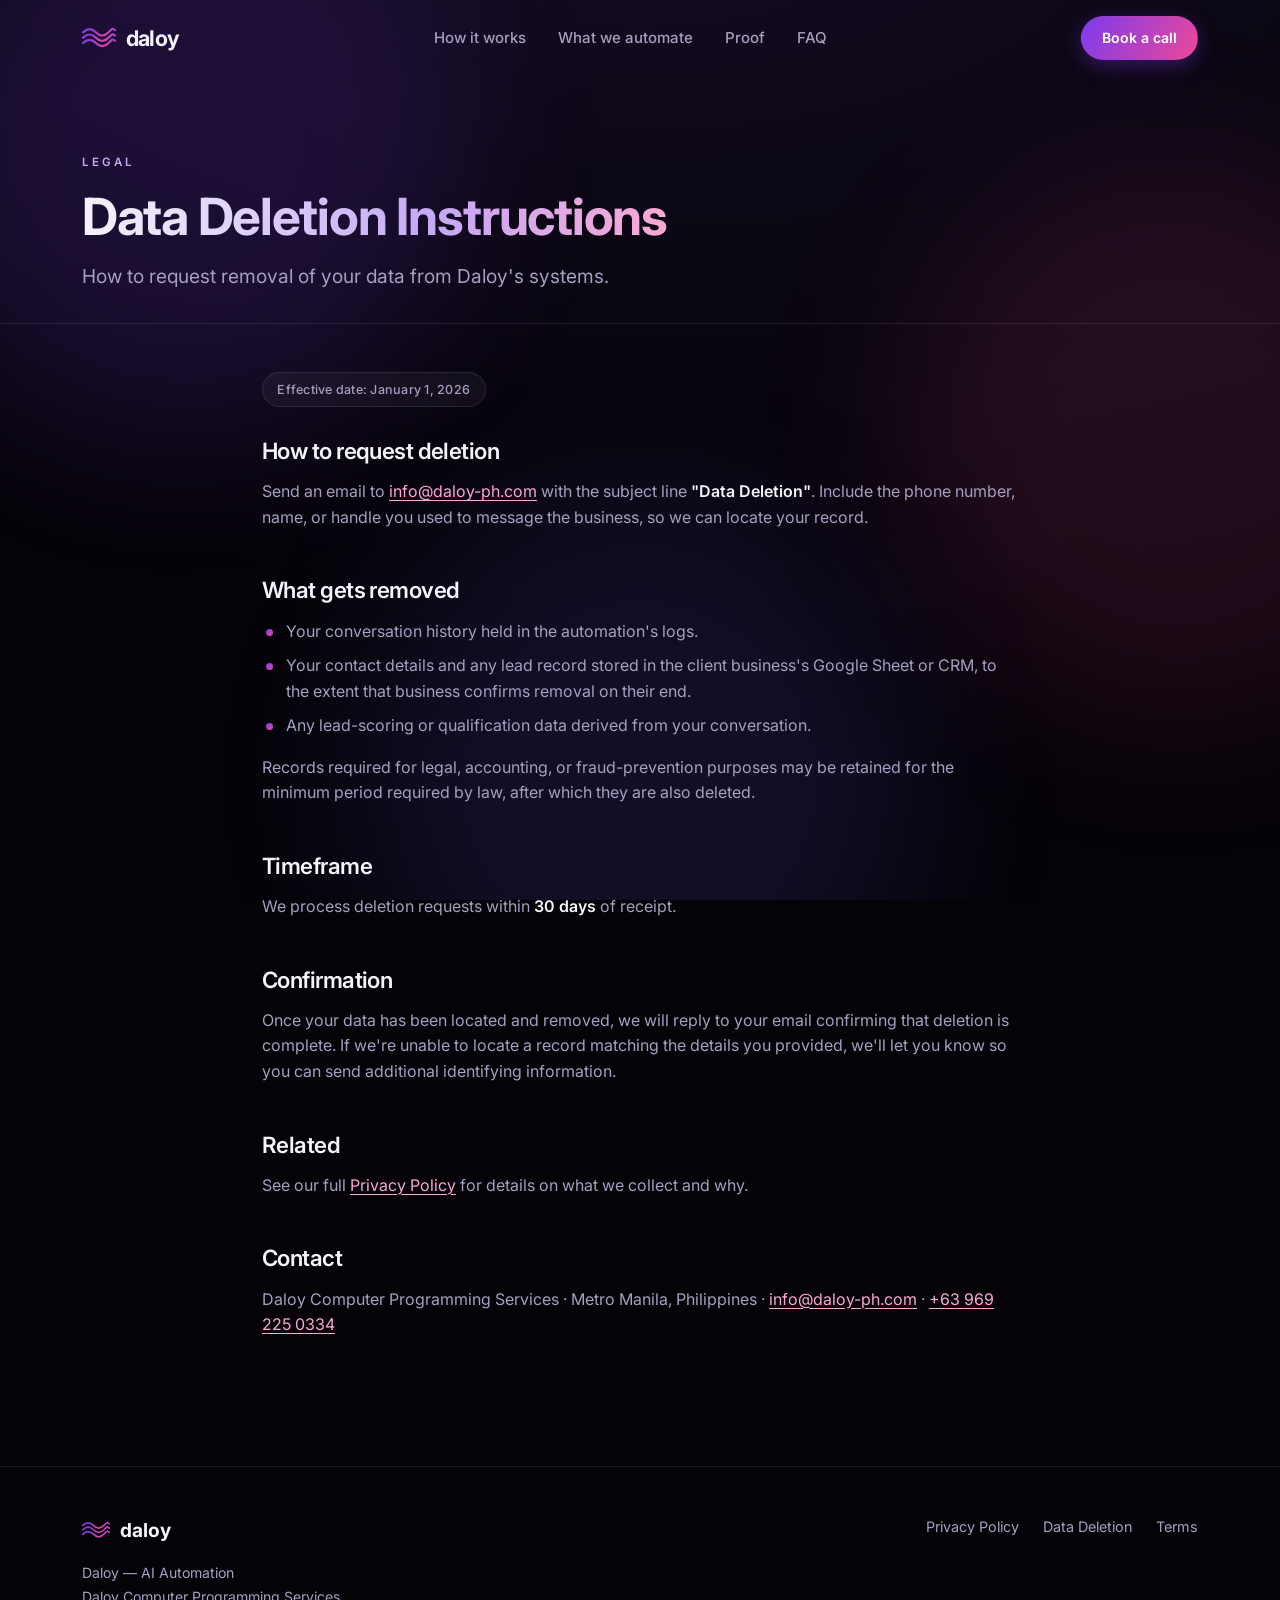
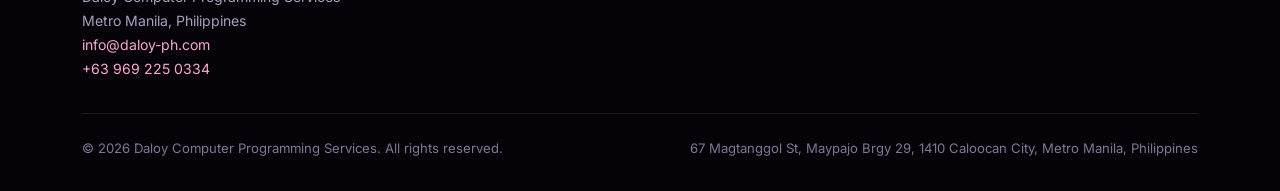
==== commit 1de06aec: "Cache-bust styles-v2.css and main-v2.js so future edits reach visitors immediately Cloudflare/browse" ====
--- a/daloy-data-deletion.html
+++ b/daloy-data-deletion.html
@@ -17,7 +17,7 @@
       href="https://fonts.googleapis.com/css2?family=Inter:wght@300;400;500;600;700&display=swap"
       rel="stylesheet"
     />
-    <link rel="stylesheet" href="styles-v2.css" />
+    <link rel="stylesheet" href="styles-v2.css?v=20260718b" />
   </head>
   <body>
     <a class="skip-link" href="#main">Skip to content</a>
@@ -151,6 +151,6 @@
       </div>
     </footer>
 
-    <script src="main-v2.js" defer></script>
+    <script src="main-v2.js?v=20260718b" defer></script>
   </body>
 </html>
